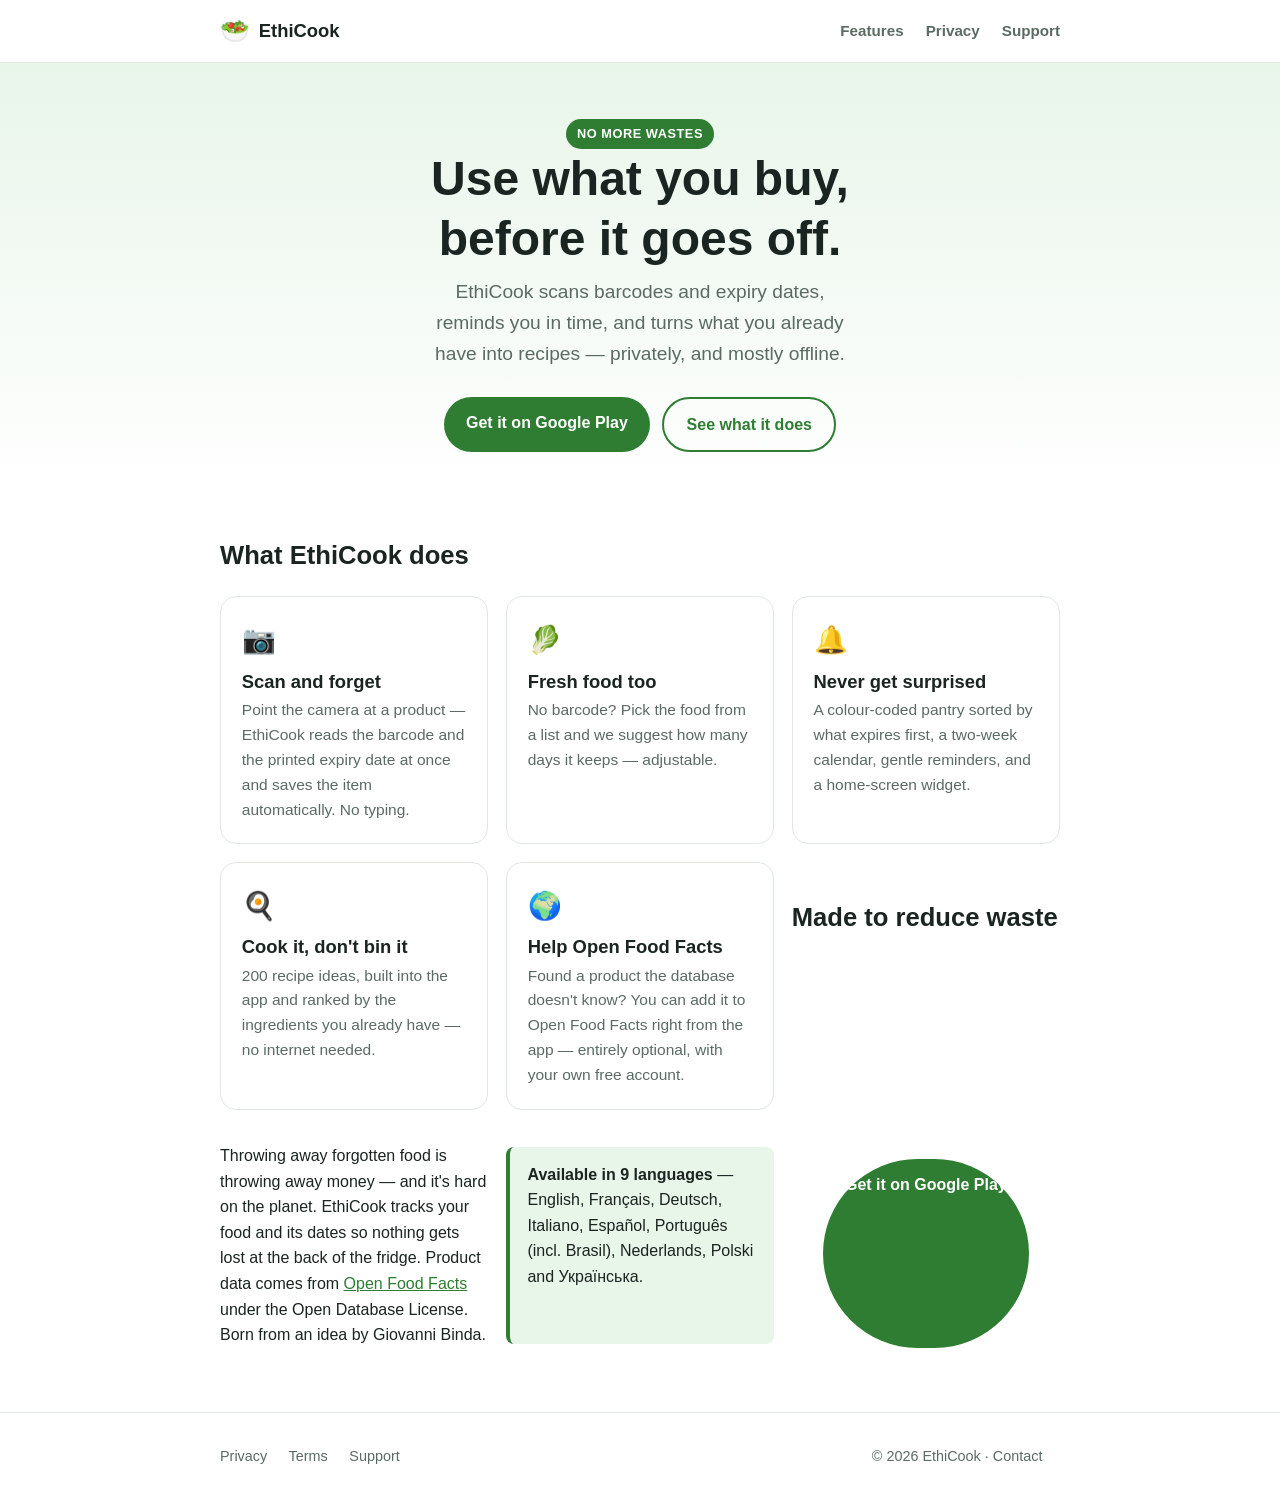
==== index.html @ 5b97a2b3 "EthiCook website (moved from Firebase Hosting to GitHub Pages)" ====
<!doctype html>
<html lang="en">
<head>
  <meta charset="utf-8">
  <meta name="viewport" content="width=device-width, initial-scale=1">
  <title>EthiCook — Scan expiry dates, cut food waste, save money</title>
  <meta name="description" content="EthiCook scans barcodes and printed expiry dates on-device, reminds you before food goes off, and suggests recipes from what you already have. Private by design.">
  <link rel="canonical" href="https://ethicook.app/">
  <meta property="og:title" content="EthiCook — No more wastes">
  <meta property="og:description" content="Track your food, get reminded before it expires, and cook what you have. Private by design.">
  <meta property="og:type" content="website">
  <meta property="og:url" content="https://ethicook.app/">
  <link rel="icon" href="data:image/svg+xml,<svg xmlns='http://www.w3.org/2000/svg' viewBox='0 0 100 100'><text y='.9em' font-size='90'>🥗</text></svg>">
  <link rel="stylesheet" href="/styles.css">
</head>
<body>
  <header class="site">
    <div class="wrap">
      <a class="brand" href="/"><span class="logo">🥗</span> EthiCook</a>
      <nav class="top">
        <a href="/#features">Features</a>
        <a href="/privacy">Privacy</a>
        <a href="/support">Support</a>
      </nav>
    </div>
  </header>

  <section class="hero">
    <div class="wrap">
      <span class="tag">No more wastes</span>
      <h1>Use what you buy,<br>before it goes off.</h1>
      <p class="lead">EthiCook scans barcodes and expiry dates, reminds you in time, and turns what you already have into recipes — privately, and mostly offline.</p>
      <div class="cta-row">
        <a class="btn" href="https://play.google.com/store/apps/details?id=com.ethicook.app">Get it on Google Play</a>
        <a class="btn ghost" href="/#features">See what it does</a>
      </div>
    </div>
  </section>

  <main>
    <div class="wrap" id="features">
      <h2>What EthiCook does</h2>
      <div class="features">
        <div class="card">
          <div class="ico">📷</div>
          <h3>Scan and forget</h3>
          <p>Point the camera at a product — EthiCook reads the barcode and the printed expiry date at once and saves the item automatically. No typing.</p>
        </div>
        <div class="card">
          <div class="ico">🥬</div>
          <h3>Fresh food too</h3>
          <p>No barcode? Pick the food from a list and we suggest how many days it keeps — adjustable.</p>
        </div>
        <div class="card">
          <div class="ico">🔔</div>
          <h3>Never get surprised</h3>
          <p>A colour-coded pantry sorted by what expires first, a two-week calendar, gentle reminders, and a home-screen widget.</p>
        </div>
        <div class="card">
          <div class="ico">🍳</div>
          <h3>Cook it, don't bin it</h3>
          <p>200 recipe ideas, built into the app and ranked by the ingredients you already have — no internet needed.</p>
        </div>
        <div class="card">
          <div class="ico">🌍</div>
          <h3>Help Open Food Facts</h3>
          <p>Found a product the database doesn't know? You can add it to Open Food Facts right from the app — entirely optional, with your own free account.</p>
        </div>

      <h2>Made to reduce waste</h2>
      <p>Throwing away forgotten food is throwing away money — and it's hard on the planet. EthiCook tracks your food and its dates so nothing gets lost at the back of the fridge. Product data comes from <a href="https://openfoodfacts.org">Open Food Facts</a> under the Open Database License. Born from an idea by Giovanni Binda.</p>

      <div class="callout">
        <strong>Available in 9 languages</strong> — English, Français, Deutsch, Italiano, Español, Português (incl. Brasil), Nederlands, Polski and Українська.
      </div>

      <div class="cta-row" style="margin:2rem 0 1rem;">
        <a class="btn" href="https://play.google.com/store/apps/details?id=com.ethicook.app">Get it on Google Play</a>
      </div>
    </div>
  </main>

  <footer class="site">
    <div class="wrap">
      <div>
        <a href="/privacy">Privacy</a>
        <a href="/terms">Terms</a>
        <a href="/support">Support</a>
      </div>
      <div>© <span id="y">2026</span> EthiCook · <a href="mailto:app_support.keenly472@passmail.com">Contact</a></div>
    </div>
  </footer>
  <script>document.getElementById('y').textContent = new Date().getFullYear();</script>
</body>
</html>
---- styles.css ----
/* EthiCook site — lean, no framework, no build step. Fresh-green theme
   matching the app (NoExpireTheme). System fonts, no third-party requests. */
:root {
  --green: #2e7d32;
  --green-dark: #1b5e20;
  --green-soft: #e8f5e9;
  --amber: #f9a825;
  --ink: #1a2420;
  --muted: #5b6b63;
  --line: #e0e8e2;
  --bg: #ffffff;
  --radius: 16px;
  --maxw: 880px;
}
* { box-sizing: border-box; }
html { scroll-behavior: smooth; }
body {
  margin: 0;
  font-family: -apple-system, BlinkMacSystemFont, "Segoe UI", Roboto, Helvetica, Arial, sans-serif;
  color: var(--ink);
  background: var(--bg);
  line-height: 1.6;
  -webkit-font-smoothing: antialiased;
}
a { color: var(--green); }
h1, h2, h3 { line-height: 1.25; color: var(--ink); }
h1 { font-size: clamp(2rem, 5vw, 3rem); margin: 0 0 .5rem; }
h2 { font-size: 1.6rem; margin: 2.5rem 0 1rem; }
.wrap { max-width: var(--maxw); margin: 0 auto; padding: 0 1.25rem; }

/* Header */
header.site {
  position: sticky; top: 0; z-index: 10;
  background: rgba(255,255,255,.9);
  backdrop-filter: saturate(1.4) blur(8px);
  border-bottom: 1px solid var(--line);
}
header.site .wrap { display: flex; align-items: center; justify-content: space-between; height: 62px; }
.brand { display: flex; align-items: center; gap: .55rem; font-weight: 700; font-size: 1.15rem; text-decoration: none; color: var(--ink); }
.brand .logo { font-size: 1.5rem; }
nav.top a { margin-left: 1.1rem; text-decoration: none; color: var(--muted); font-weight: 600; font-size: .95rem; }
nav.top a:hover { color: var(--green); }

/* Hero */
.hero { background: linear-gradient(180deg, var(--green-soft), #fff); padding: 3.5rem 0 3rem; text-align: center; }
.hero p.lead { font-size: 1.2rem; color: var(--muted); max-width: 40ch; margin: .5rem auto 1.75rem; }
.tag { display: inline-block; background: var(--green); color: #fff; font-weight: 700; font-size: .8rem; letter-spacing: .04em; text-transform: uppercase; padding: .3rem .7rem; border-radius: 999px; }

/* Buttons */
.btn { display: inline-block; background: var(--green); color: #fff; font-weight: 700; text-decoration: none; padding: .8rem 1.4rem; border-radius: 999px; transition: background .15s; }
.btn:hover { background: var(--green-dark); }
.btn.ghost { background: transparent; color: var(--green); border: 2px solid var(--green); }
.btn.ghost:hover { background: var(--green-soft); }
.cta-row { display: flex; gap: .75rem; justify-content: center; flex-wrap: wrap; }

/* Feature grid */
.features { display: grid; grid-template-columns: repeat(auto-fit, minmax(240px, 1fr)); gap: 1.1rem; margin: 1.5rem 0; }
.card { border: 1px solid var(--line); border-radius: var(--radius); padding: 1.3rem; background: #fff; }
.card .ico { font-size: 1.7rem; }
.card h3 { margin: .5rem 0 .35rem; font-size: 1.15rem; }
.card p { margin: 0; color: var(--muted); font-size: .97rem; }

/* Content pages */
main.doc { padding: 2.5rem 0 1rem; }
main.doc h1 { font-size: 2.1rem; }
main.doc .updated { color: var(--muted); font-size: .9rem; margin-top: -.25rem; }
main.doc h2 { font-size: 1.35rem; border-top: 1px solid var(--line); padding-top: 1.5rem; }
main.doc ul { padding-left: 1.2rem; }
main.doc li { margin: .35rem 0; }
.callout { background: var(--green-soft); border-left: 4px solid var(--green); border-radius: 8px; padding: .9rem 1.1rem; margin: 1.25rem 0; }
.callout.warn { background: #fff8e1; border-left-color: var(--amber); }

/* Footer */
footer.site { border-top: 1px solid var(--line); margin-top: 3rem; padding: 2rem 0; color: var(--muted); font-size: .9rem; }
footer.site .wrap { display: flex; flex-wrap: wrap; gap: 1rem 1.5rem; align-items: center; justify-content: space-between; }
footer.site a { color: var(--muted); text-decoration: none; margin-right: 1.1rem; }
footer.site a:hover { color: var(--green); }
.badges { display:flex; gap:.4rem; flex-wrap:wrap; }
.badges span { background: var(--green-soft); color: var(--green-dark); border-radius: 999px; padding: .15rem .6rem; font-size: .8rem; font-weight:600; }
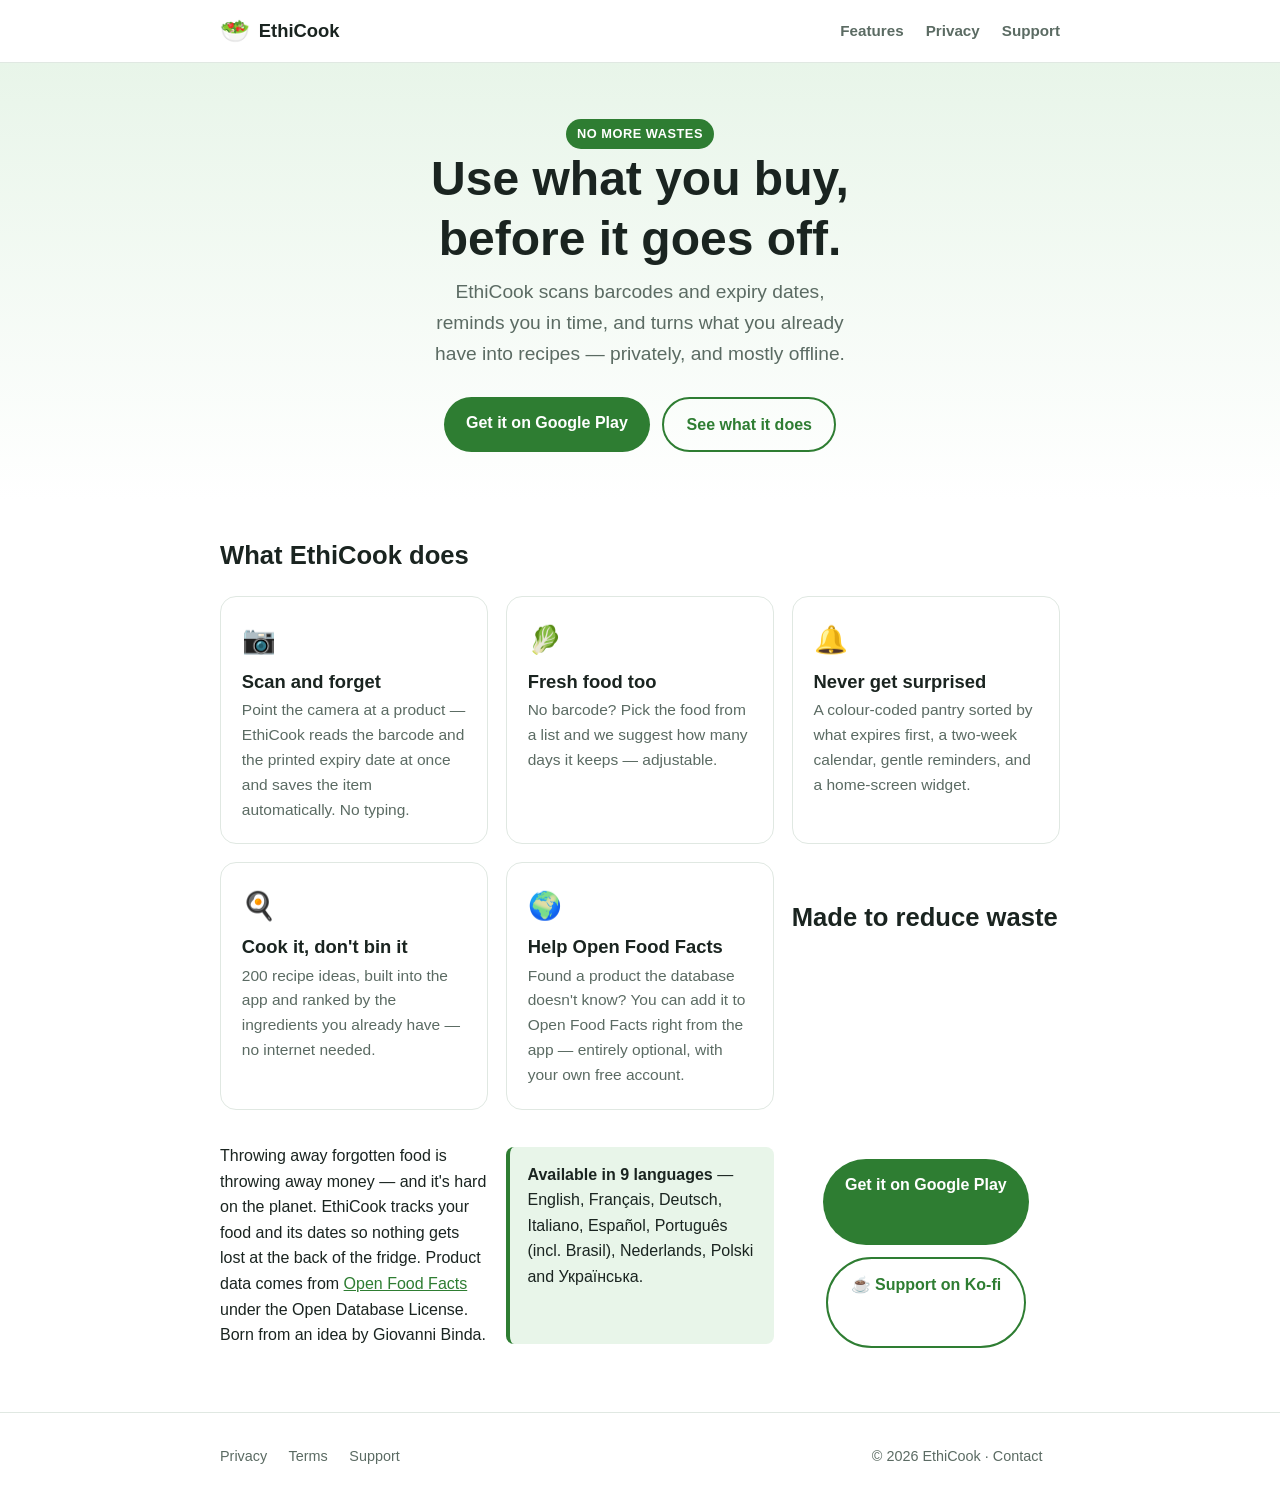
==== commit bb2b6297: "Ko-fi support link; free-only wording" ====
--- a/index.html
+++ b/index.html
@@ -76,6 +76,7 @@
 
       <div class="cta-row" style="margin:2rem 0 1rem;">
         <a class="btn" href="https://play.google.com/store/apps/details?id=com.ethicook.app">Get it on Google Play</a>
+        <a class="btn ghost" href="https://ko-fi.com/giobinda">☕ Support on Ko-fi</a>
       </div>
     </div>
   </main>
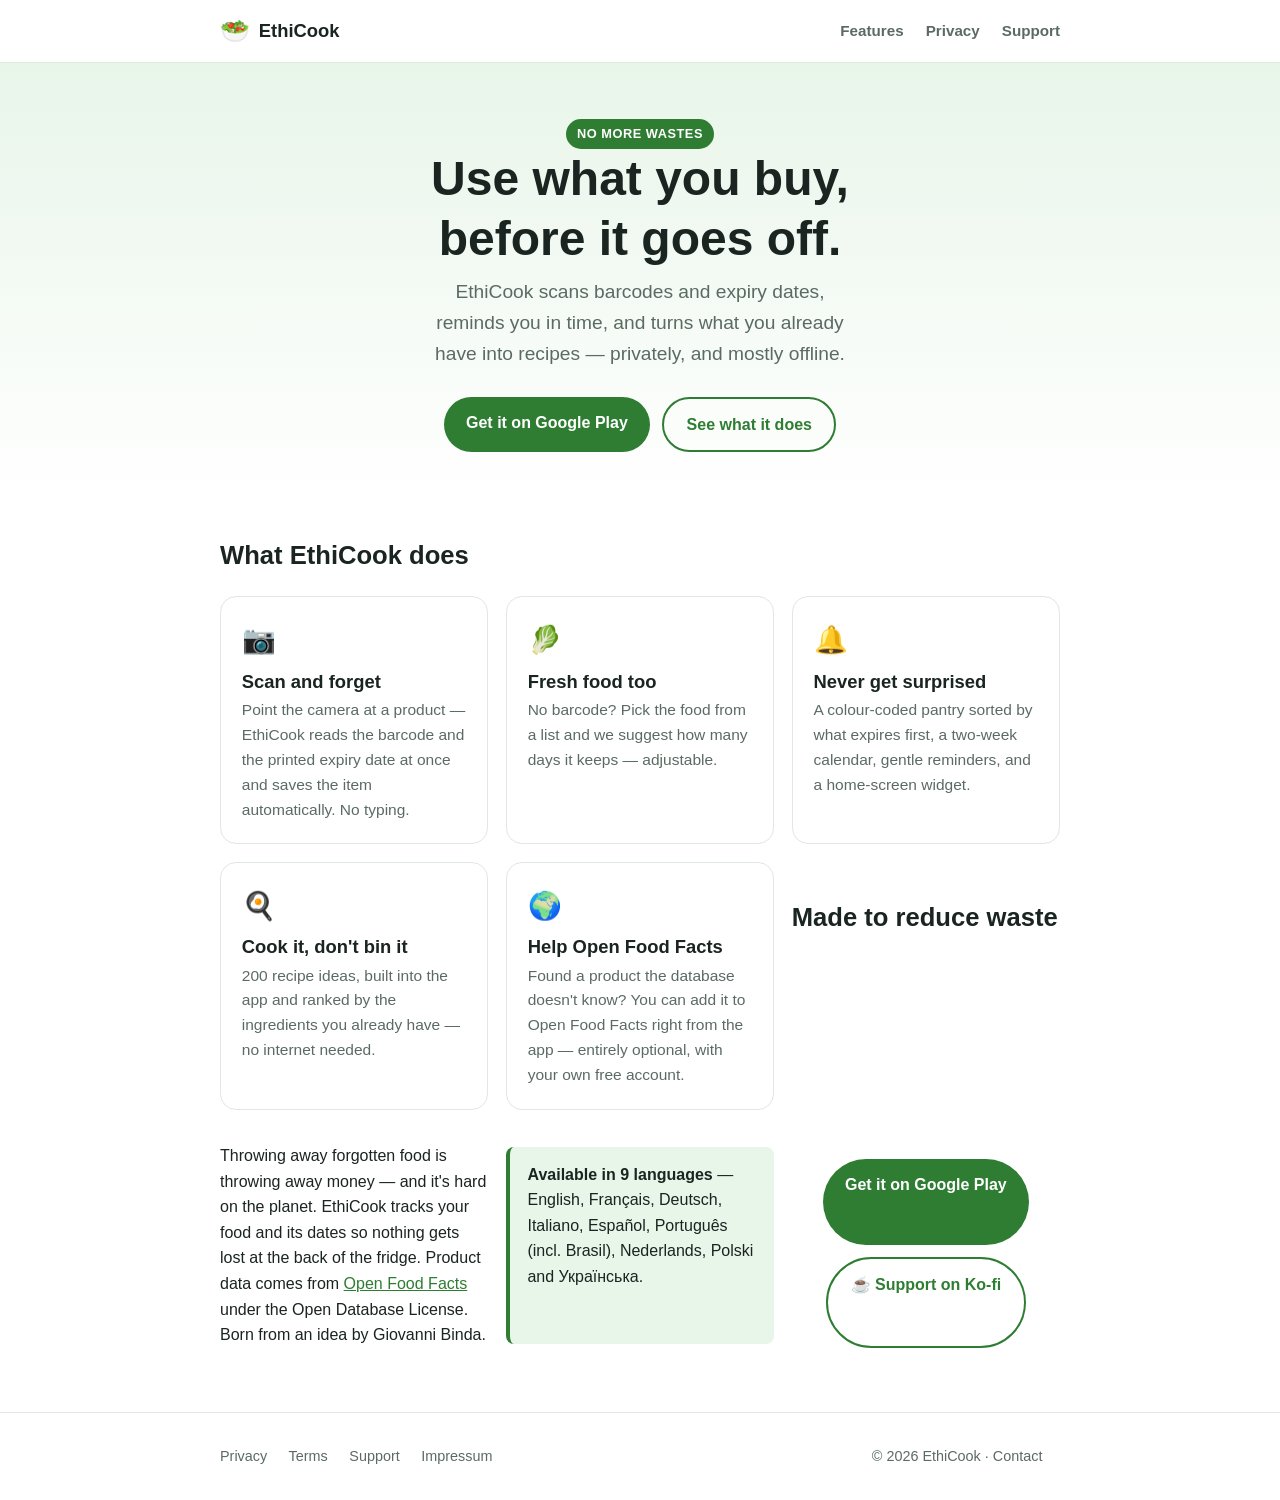
==== commit ad81f26e: "Add Impressum (Slide Factory Apps via Online-Impressum.de); link it from every page" ====
--- a/index.html
+++ b/index.html
@@ -87,6 +87,7 @@
         <a href="/privacy">Privacy</a>
         <a href="/terms">Terms</a>
         <a href="/support">Support</a>
+        <a href="/impressum">Impressum</a>
       </div>
       <div>© <span id="y">2026</span> EthiCook · <a href="mailto:app_support.keenly472@passmail.com">Contact</a></div>
     </div>
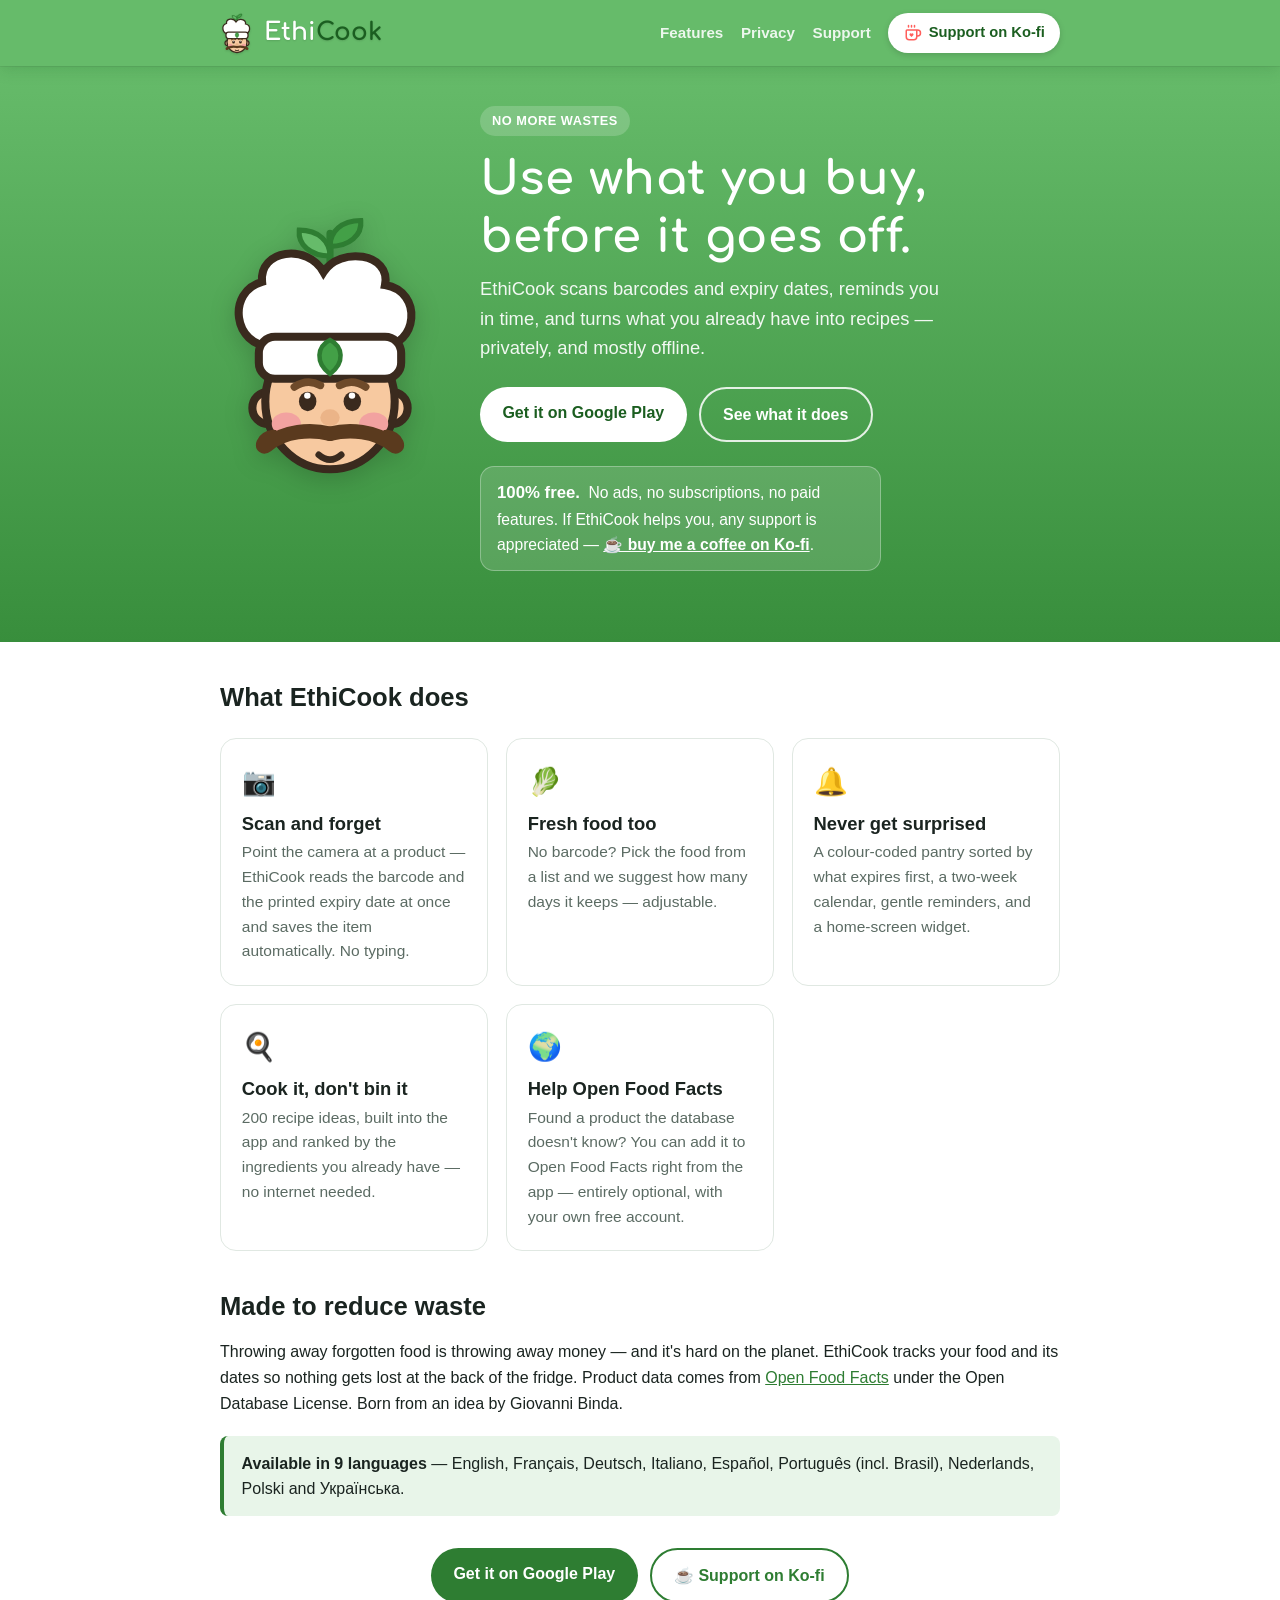
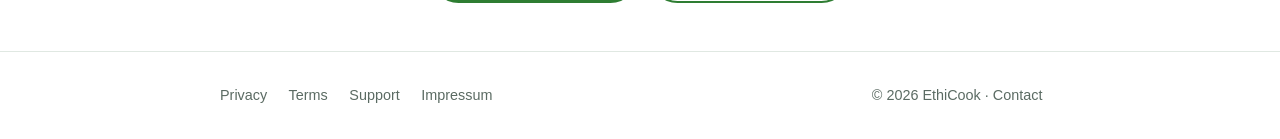
==== commit 1c9b37e0: "Brand header with mascot + Comfortaa wordmark, prominent Ko-fi button, 100% free note - Green gradie" ====
--- a/index.html
+++ b/index.html
@@ -9,30 +9,36 @@
   <meta property="og:title" content="EthiCook — No more wastes">
   <meta property="og:description" content="Track your food, get reminded before it expires, and cook what you have. Private by design.">
   <meta property="og:type" content="website">
+  <meta property="og:image" content="https://ethicook.app/assets/og-image.png">
   <meta property="og:url" content="https://ethicook.app/">
-  <link rel="icon" href="data:image/svg+xml,<svg xmlns='http://www.w3.org/2000/svg' viewBox='0 0 100 100'><text y='.9em' font-size='90'>🥗</text></svg>">
+  <link rel="icon" href="/assets/degustibus.svg" type="image/svg+xml"><text y='.9em' font-size='90'>
   <link rel="stylesheet" href="/styles.css">
 </head>
 <body>
   <header class="site">
     <div class="wrap">
-      <a class="brand" href="/"><span class="logo">🥗</span> EthiCook</a>
+      <a class="brand" href="/"><img class="logo" src="/assets/degustibus.svg" alt="" width="34" height="41"><span class="wordmark">Ethi<span>Cook</span></span></a>
       <nav class="top">
-        <a href="/#features">Features</a>
-        <a href="/privacy">Privacy</a>
-        <a href="/support">Support</a>
+        <a class="nav-link" href="/#features">Features</a>
+        <a class="nav-link" href="/privacy">Privacy</a>
+        <a class="nav-link" href="/support">Support</a>
+        <a class="kofi" href="https://ko-fi.com/giobinda" title="EthiCook is 100% free — support is appreciated"><svg viewBox="0 0 24 24" aria-hidden="true"><path d="M6 2v2M10 2v2M14 2v2M16 8a1 1 0 0 1 1 1v8a4 4 0 0 1-4 4H7a4 4 0 0 1-4-4V9a1 1 0 0 1 1-1h14a4 4 0 1 1 0 8h-1" fill="none" stroke="currentColor" stroke-width="2" stroke-linecap="round" stroke-linejoin="round"/><path d="M10 17.2 7.6 14.9a1.45 1.45 0 0 1 2.4-1.8 1.45 1.45 0 0 1 2.4 1.8Z" fill="currentColor"/></svg>Support on Ko-fi</a>
       </nav>
     </div>
   </header>
 
   <section class="hero">
     <div class="wrap">
-      <span class="tag">No more wastes</span>
-      <h1>Use what you buy,<br>before it goes off.</h1>
-      <p class="lead">EthiCook scans barcodes and expiry dates, reminds you in time, and turns what you already have into recipes — privately, and mostly offline.</p>
-      <div class="cta-row">
-        <a class="btn" href="https://play.google.com/store/apps/details?id=com.ethicook.app">Get it on Google Play</a>
-        <a class="btn ghost" href="/#features">See what it does</a>
+      <img class="mascot" src="/assets/degustibus.svg" alt="Monsieur DeGustibus, the EthiCook chef mascot" width="220" height="265">
+      <div>
+        <span class="tag">No more wastes</span>
+        <h1>Use what you buy,<br>before it goes off.</h1>
+        <p class="lead">EthiCook scans barcodes and expiry dates, reminds you in time, and turns what you already have into recipes — privately, and mostly offline.</p>
+        <div class="cta-row">
+          <a class="btn" href="https://play.google.com/store/apps/details?id=com.ethicook.app">Get it on Google Play</a>
+          <a class="btn ghost" href="/#features">See what it does</a>
+        </div>
+        <p class="free-note"><strong>100% free.</strong> No ads, no subscriptions, no paid features. If EthiCook helps you, any support is appreciated — <a href="https://ko-fi.com/giobinda">☕ buy me a coffee on Ko-fi</a>.</p>
       </div>
     </div>
   </section>
@@ -66,6 +72,7 @@
           <h3>Help Open Food Facts</h3>
           <p>Found a product the database doesn't know? You can add it to Open Food Facts right from the app — entirely optional, with your own free account.</p>
         </div>
+      </div>
 
       <h2>Made to reduce waste</h2>
       <p>Throwing away forgotten food is throwing away money — and it's hard on the planet. EthiCook tracks your food and its dates so nothing gets lost at the back of the fridge. Product data comes from <a href="https://openfoodfacts.org">Open Food Facts</a> under the Open Database License. Born from an idea by Giovanni Binda.</p>
--- a/styles.css
+++ b/styles.css
@@ -9,6 +9,9 @@
   --muted: #5b6b63;
   --line: #e0e8e2;
   --bg: #ffffff;
+  --brand-top: #66bb6a;
+  --brand-bottom: #388e3c;
+  --leaf-light: #1b5e20;
   --radius: 16px;
   --maxw: 880px;
 }
@@ -28,23 +31,70 @@
 h2 { font-size: 1.6rem; margin: 2.5rem 0 1rem; }
 .wrap { max-width: var(--maxw); margin: 0 auto; padding: 0 1.25rem; }
 
-/* Header */
+/* Brand face — Comfortaa Bold (OFL, see /assets/Comfortaa-OFL.txt), self-hosted. */
+@font-face {
+  font-family: "Comfortaa";
+  src: url("/assets/comfortaa-bold.woff2") format("woff2");
+  font-weight: 700;
+  font-display: swap;
+}
+
+/* Header — the app's green banner (same gradient as the Play Store feature graphic) */
 header.site {
   position: sticky; top: 0; z-index: 10;
-  background: rgba(255,255,255,.9);
-  backdrop-filter: saturate(1.4) blur(8px);
-  border-bottom: 1px solid var(--line);
+  background: var(--brand-top);
+  box-shadow: 0 1px 0 rgba(0,0,0,.06), 0 4px 14px rgba(27,94,32,.18);
 }
-header.site .wrap { display: flex; align-items: center; justify-content: space-between; height: 62px; }
-.brand { display: flex; align-items: center; gap: .55rem; font-weight: 700; font-size: 1.15rem; text-decoration: none; color: var(--ink); }
-.brand .logo { font-size: 1.5rem; }
-nav.top a { margin-left: 1.1rem; text-decoration: none; color: var(--muted); font-weight: 600; font-size: .95rem; }
-nav.top a:hover { color: var(--green); }
+header.site .wrap { display: flex; align-items: center; justify-content: space-between; gap: 1rem; height: 66px; }
+.brand { display: flex; align-items: center; gap: .6rem; text-decoration: none; color: #fff; }
+.brand .logo { width: 34px; height: auto; display: block; filter: drop-shadow(0 1px 1px rgba(0,0,0,.15)); }
+.wordmark { font-family: "Comfortaa", system-ui, sans-serif; font-weight: 700; font-size: 1.55rem; letter-spacing: .01em; color: #fff; text-shadow: 0 1px 2px rgba(0,0,0,.12); }
+.wordmark span { color: var(--leaf-light); }
+nav.top { display: flex; align-items: center; gap: 1.1rem; }
+nav.top .nav-link { text-decoration: none; color: rgba(255,255,255,.88); font-weight: 600; font-size: .95rem; }
+nav.top .nav-link:hover { color: #fff; text-decoration: underline; text-underline-offset: 4px; }
+.kofi {
+  display: inline-flex; align-items: center; gap: .45rem;
+  background: #fff; color: var(--green-dark);
+  font-weight: 700; font-size: .92rem; text-decoration: none;
+  padding: .5rem .95rem; border-radius: 999px;
+  box-shadow: 0 2px 6px rgba(0,0,0,.15);
+  transition: transform .15s, box-shadow .15s;
+  white-space: nowrap;
+}
+.kofi svg { width: 18px; height: 18px; color: #ff5e5b; }
+.kofi:hover { transform: translateY(-1px); box-shadow: 0 4px 12px rgba(0,0,0,.2); }
+@media (max-width: 640px) {
+  nav.top .nav-link { display: none; }
+  .wordmark { font-size: 1.25rem; }
+}
 
-/* Hero */
-.hero { background: linear-gradient(180deg, var(--green-soft), #fff); padding: 3.5rem 0 3rem; text-align: center; }
-.hero p.lead { font-size: 1.2rem; color: var(--muted); max-width: 40ch; margin: .5rem auto 1.75rem; }
-.tag { display: inline-block; background: var(--green); color: #fff; font-weight: 700; font-size: .8rem; letter-spacing: .04em; text-transform: uppercase; padding: .3rem .7rem; border-radius: 999px; }
+/* Hero — continues the header gradient, mascot + claim like the feature graphic */
+.hero { background: linear-gradient(180deg, var(--brand-top), var(--brand-bottom)); color: #fff; padding: 2.5rem 0 3.5rem; }
+.hero .wrap { display: grid; grid-template-columns: auto 1fr; gap: 2.5rem; align-items: center; }
+.hero .mascot { width: clamp(150px, 22vw, 220px); height: auto; filter: drop-shadow(0 6px 12px rgba(0,0,0,.18)); }
+.hero h1 { font-family: "Comfortaa", system-ui, sans-serif; color: #fff; font-size: clamp(1.9rem, 4.6vw, 2.9rem); letter-spacing: .01em; }
+.hero p.lead { font-size: 1.15rem; color: rgba(255,255,255,.92); max-width: 46ch; margin: .5rem 0 1.5rem; }
+.hero .cta-row { justify-content: flex-start; }
+.hero .btn { background: #fff; color: var(--green-dark); }
+.hero .btn:hover { background: var(--green-soft); }
+.hero .btn.ghost { background: transparent; color: #fff; border-color: rgba(255,255,255,.85); }
+.hero .btn.ghost:hover { background: rgba(255,255,255,.12); }
+.tag { display: inline-block; background: rgba(255,255,255,.18); color: #fff; font-weight: 700; font-size: .8rem; letter-spacing: .04em; text-transform: uppercase; padding: .3rem .75rem; border-radius: 999px; margin-bottom: .9rem; }
+.free-note {
+  display: block;
+  margin-top: 1.5rem; padding: .8rem 1rem;
+  background: rgba(255,255,255,.14); border: 1px solid rgba(255,255,255,.3);
+  border-radius: 14px; font-size: .98rem; max-width: 46ch;
+}
+.free-note strong { font-size: 1.05rem; margin-right: .25rem; }
+.free-note a { color: #fff; font-weight: 700; }
+@media (max-width: 640px) {
+  .hero .wrap { grid-template-columns: 1fr; text-align: center; gap: 1.25rem; }
+  .hero .mascot { margin: 0 auto; width: 140px; }
+  .hero p.lead, .free-note { margin-left: auto; margin-right: auto; }
+  .hero .cta-row { justify-content: center; }
+}
 
 /* Buttons */
 .btn { display: inline-block; background: var(--green); color: #fff; font-weight: 700; text-decoration: none; padding: .8rem 1.4rem; border-radius: 999px; transition: background .15s; }
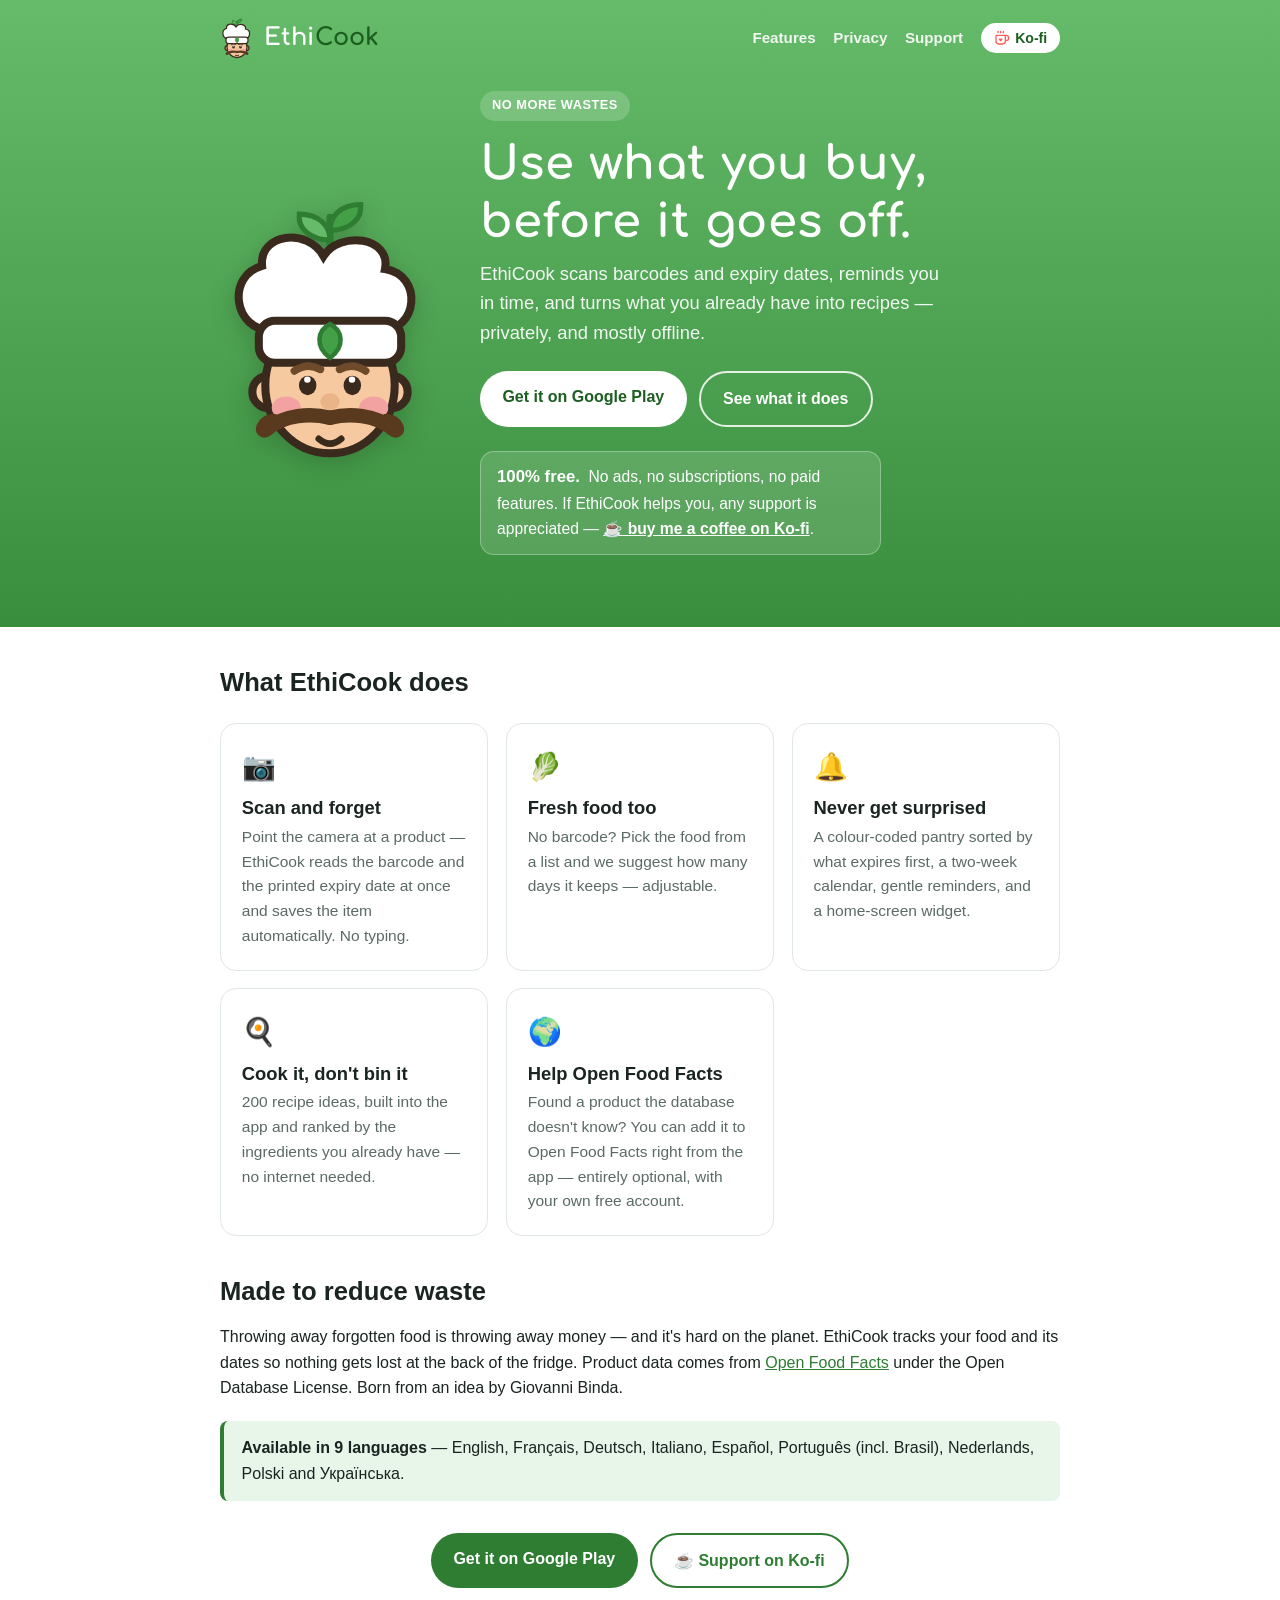
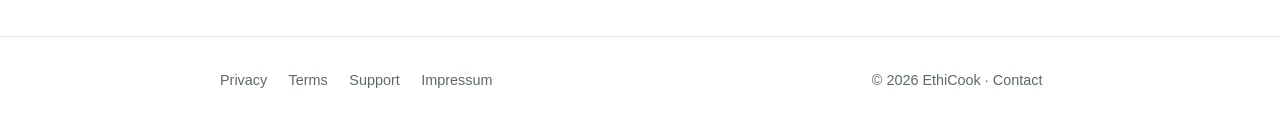
==== commit 6795c52e: "Drop the separate header bar: one continuous green masthead; visible menus; compact Ko-fi button - H" ====
--- a/index.html
+++ b/index.html
@@ -12,9 +12,10 @@
   <meta property="og:image" content="https://ethicook.app/assets/og-image.png">
   <meta property="og:url" content="https://ethicook.app/">
   <link rel="icon" href="/assets/degustibus.svg" type="image/svg+xml"><text y='.9em' font-size='90'>
-  <link rel="stylesheet" href="/styles.css">
+  <link rel="stylesheet" href="/styles.css?v=3">
 </head>
 <body>
+  <div class="masthead">
   <header class="site">
     <div class="wrap">
       <a class="brand" href="/"><img class="logo" src="/assets/degustibus.svg" alt="" width="34" height="41"><span class="wordmark">Ethi<span>Cook</span></span></a>
@@ -22,7 +23,7 @@
         <a class="nav-link" href="/#features">Features</a>
         <a class="nav-link" href="/privacy">Privacy</a>
         <a class="nav-link" href="/support">Support</a>
-        <a class="kofi" href="https://ko-fi.com/giobinda" title="EthiCook is 100% free — support is appreciated"><svg viewBox="0 0 24 24" aria-hidden="true"><path d="M6 2v2M10 2v2M14 2v2M16 8a1 1 0 0 1 1 1v8a4 4 0 0 1-4 4H7a4 4 0 0 1-4-4V9a1 1 0 0 1 1-1h14a4 4 0 1 1 0 8h-1" fill="none" stroke="currentColor" stroke-width="2" stroke-linecap="round" stroke-linejoin="round"/><path d="M10 17.2 7.6 14.9a1.45 1.45 0 0 1 2.4-1.8 1.45 1.45 0 0 1 2.4 1.8Z" fill="currentColor"/></svg>Support on Ko-fi</a>
+        <a class="kofi" href="https://ko-fi.com/giobinda" title="EthiCook is 100% free — support is appreciated"><svg viewBox="0 0 24 24" width="16" height="16" aria-hidden="true"><path d="M6 2v2M10 2v2M14 2v2M16 8a1 1 0 0 1 1 1v8a4 4 0 0 1-4 4H7a4 4 0 0 1-4-4V9a1 1 0 0 1 1-1h14a4 4 0 1 1 0 8h-1" fill="none" stroke="currentColor" stroke-width="2" stroke-linecap="round" stroke-linejoin="round"/><path d="M10 17.2 7.6 14.9a1.45 1.45 0 0 1 2.4-1.8 1.45 1.45 0 0 1 2.4 1.8Z" fill="currentColor"/></svg><span>Ko-fi</span></a>
       </nav>
     </div>
   </header>
@@ -42,6 +43,7 @@
       </div>
     </div>
   </section>
+  </div>
 
   <main>
     <div class="wrap" id="features">
--- a/styles.css
+++ b/styles.css
@@ -39,38 +39,34 @@
   font-display: swap;
 }
 
-/* Header — the app's green banner (same gradient as the Play Store feature graphic) */
-header.site {
-  position: sticky; top: 0; z-index: 10;
-  background: var(--brand-top);
-  box-shadow: 0 1px 0 rgba(0,0,0,.06), 0 4px 14px rgba(27,94,32,.18);
-}
-header.site .wrap { display: flex; align-items: center; justify-content: space-between; gap: 1rem; height: 66px; }
+/* Masthead — one continuous green banner (same gradient as the Play Store
+   feature graphic). The header has no background of its own: no separate bar. */
+.masthead { background: linear-gradient(180deg, var(--brand-top), var(--brand-bottom)); color: #fff; }
+header.site .wrap { display: flex; align-items: center; justify-content: space-between; flex-wrap: wrap; gap: .5rem 1rem; padding-top: 1.1rem; padding-bottom: .5rem; }
 .brand { display: flex; align-items: center; gap: .6rem; text-decoration: none; color: #fff; }
-.brand .logo { width: 34px; height: auto; display: block; filter: drop-shadow(0 1px 1px rgba(0,0,0,.15)); }
-.wordmark { font-family: "Comfortaa", system-ui, sans-serif; font-weight: 700; font-size: 1.55rem; letter-spacing: .01em; color: #fff; text-shadow: 0 1px 2px rgba(0,0,0,.12); }
+.brand .logo { width: 34px; height: auto; display: block; }
+.wordmark { font-family: "Comfortaa", system-ui, sans-serif; font-weight: 700; font-size: 1.5rem; letter-spacing: .01em; color: #fff; }
 .wordmark span { color: var(--leaf-light); }
-nav.top { display: flex; align-items: center; gap: 1.1rem; }
-nav.top .nav-link { text-decoration: none; color: rgba(255,255,255,.88); font-weight: 600; font-size: .95rem; }
+nav.top { display: flex; align-items: center; flex-wrap: wrap; gap: .25rem 1.1rem; }
+nav.top .nav-link { text-decoration: none; color: rgba(255,255,255,.9); font-weight: 600; font-size: .95rem; }
 nav.top .nav-link:hover { color: #fff; text-decoration: underline; text-underline-offset: 4px; }
 .kofi {
-  display: inline-flex; align-items: center; gap: .45rem;
+  display: inline-flex; align-items: center; gap: .35rem;
   background: #fff; color: var(--green-dark);
-  font-weight: 700; font-size: .92rem; text-decoration: none;
-  padding: .5rem .95rem; border-radius: 999px;
-  box-shadow: 0 2px 6px rgba(0,0,0,.15);
-  transition: transform .15s, box-shadow .15s;
-  white-space: nowrap;
+  font-weight: 700; font-size: .88rem; line-height: 1; text-decoration: none;
+  padding: .45rem .8rem; border-radius: 999px; white-space: nowrap;
 }
-.kofi svg { width: 18px; height: 18px; color: #ff5e5b; }
-.kofi:hover { transform: translateY(-1px); box-shadow: 0 4px 12px rgba(0,0,0,.2); }
-@media (max-width: 640px) {
-  nav.top .nav-link { display: none; }
-  .wordmark { font-size: 1.25rem; }
+.kofi svg { width: 16px; height: 16px; flex: none; color: #ff5e5b; }
+.kofi:hover { background: var(--green-soft); }
+.page-title { padding-top: 1.25rem; padding-bottom: 2rem; }
+.page-title h1 { font-family: "Comfortaa", system-ui, sans-serif; color: #fff; font-size: clamp(1.8rem, 4vw, 2.3rem); margin: 0; }
+@media (max-width: 520px) {
+  nav.top { gap: .25rem .85rem; }
+  nav.top .nav-link { font-size: .9rem; }
 }
 
 /* Hero — continues the header gradient, mascot + claim like the feature graphic */
-.hero { background: linear-gradient(180deg, var(--brand-top), var(--brand-bottom)); color: #fff; padding: 2.5rem 0 3.5rem; }
+.hero { padding: 1.5rem 0 3.5rem; }
 .hero .wrap { display: grid; grid-template-columns: auto 1fr; gap: 2.5rem; align-items: center; }
 .hero .mascot { width: clamp(150px, 22vw, 220px); height: auto; filter: drop-shadow(0 6px 12px rgba(0,0,0,.18)); }
 .hero h1 { font-family: "Comfortaa", system-ui, sans-serif; color: #fff; font-size: clamp(1.9rem, 4.6vw, 2.9rem); letter-spacing: .01em; }
@@ -111,8 +107,7 @@
 .card p { margin: 0; color: var(--muted); font-size: .97rem; }
 
 /* Content pages */
-main.doc { padding: 2.5rem 0 1rem; }
-main.doc h1 { font-size: 2.1rem; }
+main.doc { padding: 2rem 0 1rem; }
 main.doc .updated { color: var(--muted); font-size: .9rem; margin-top: -.25rem; }
 main.doc h2 { font-size: 1.35rem; border-top: 1px solid var(--line); padding-top: 1.5rem; }
 main.doc ul { padding-left: 1.2rem; }
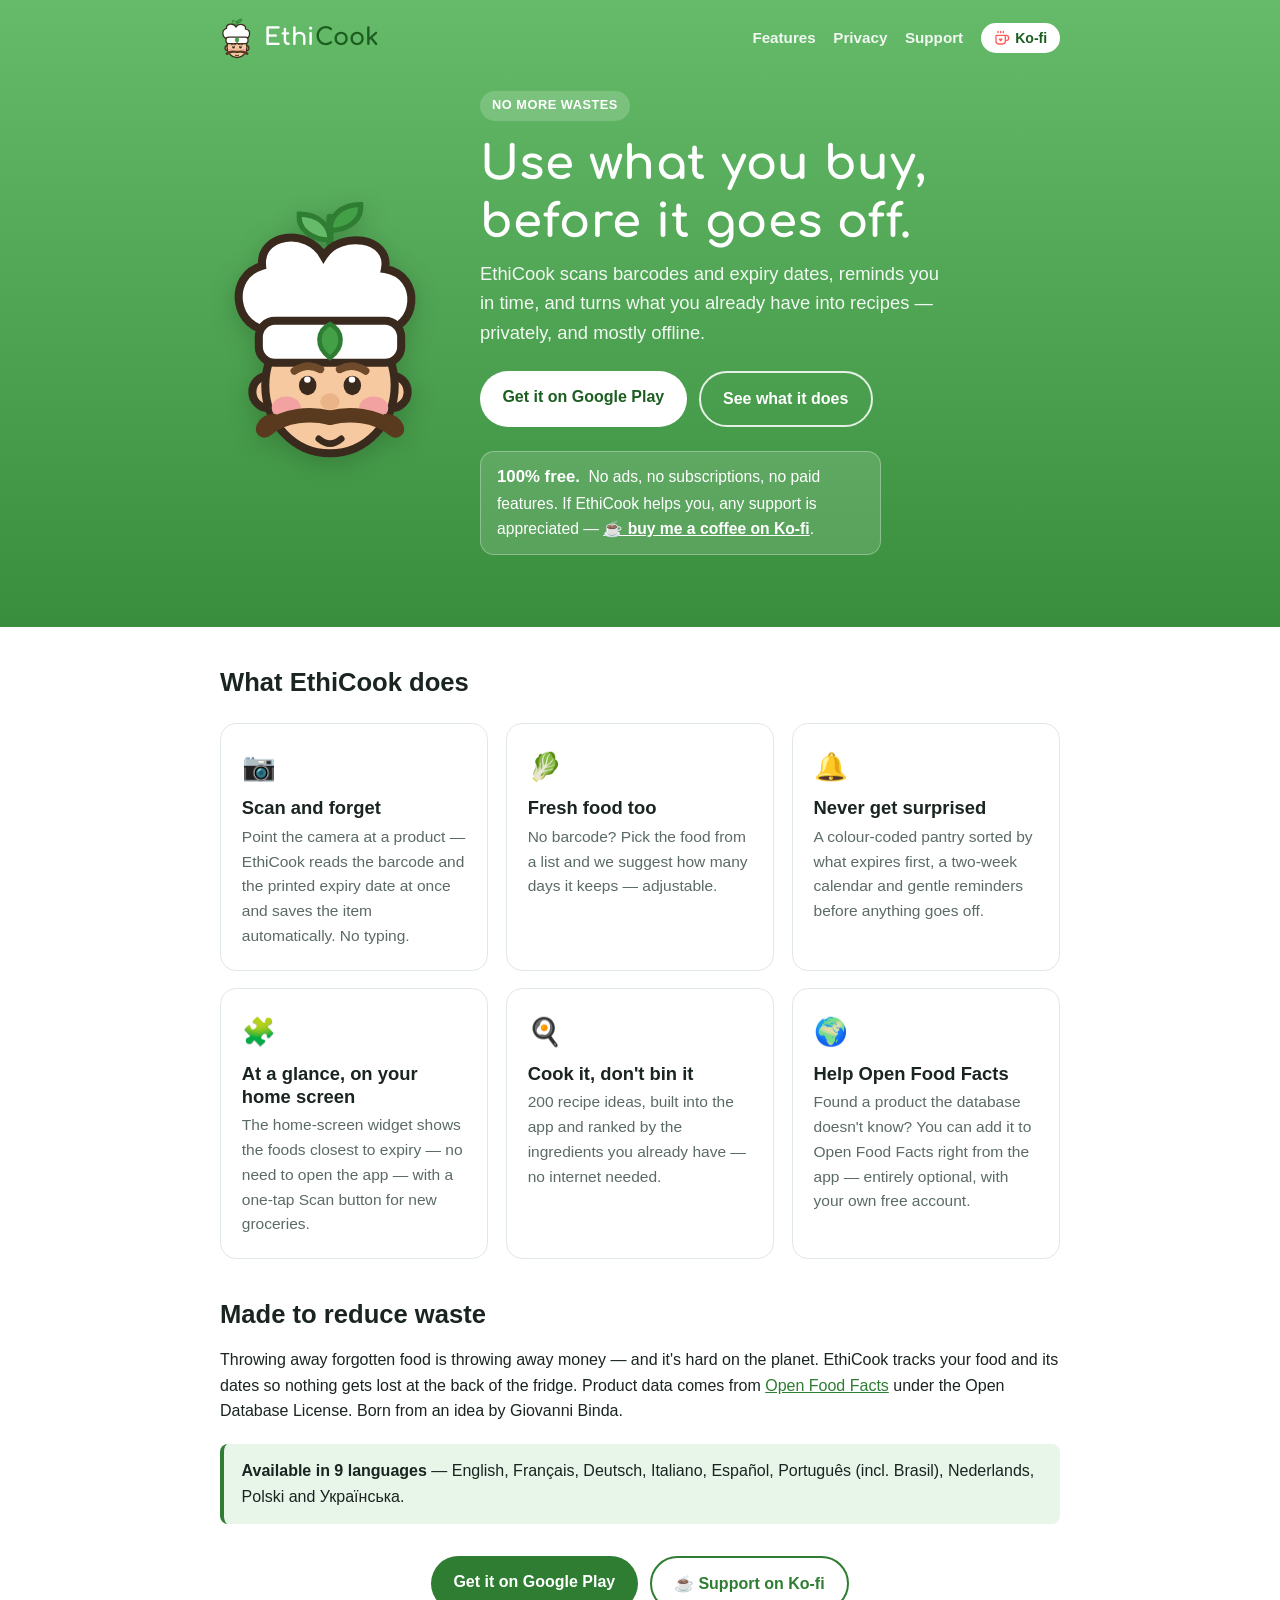
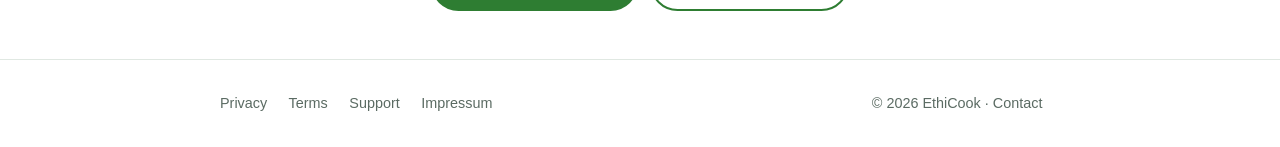
==== commit d6be8f9e: "Add home-screen widget feature card; remove leftover favicon markup" ====
--- a/index.html
+++ b/index.html
@@ -11,7 +11,7 @@
   <meta property="og:type" content="website">
   <meta property="og:image" content="https://ethicook.app/assets/og-image.png">
   <meta property="og:url" content="https://ethicook.app/">
-  <link rel="icon" href="/assets/degustibus.svg" type="image/svg+xml"><text y='.9em' font-size='90'>
+  <link rel="icon" href="/assets/degustibus.svg" type="image/svg+xml">
   <link rel="stylesheet" href="/styles.css?v=3">
 </head>
 <body>
@@ -62,7 +62,12 @@
         <div class="card">
           <div class="ico">🔔</div>
           <h3>Never get surprised</h3>
-          <p>A colour-coded pantry sorted by what expires first, a two-week calendar, gentle reminders, and a home-screen widget.</p>
+          <p>A colour-coded pantry sorted by what expires first, a two-week calendar and gentle reminders before anything goes off.</p>
+        </div>
+        <div class="card">
+          <div class="ico">🧩</div>
+          <h3>At a glance, on your home screen</h3>
+          <p>The home-screen widget shows the foods closest to expiry — no need to open the app — with a one-tap Scan button for new groceries.</p>
         </div>
         <div class="card">
           <div class="ico">🍳</div>
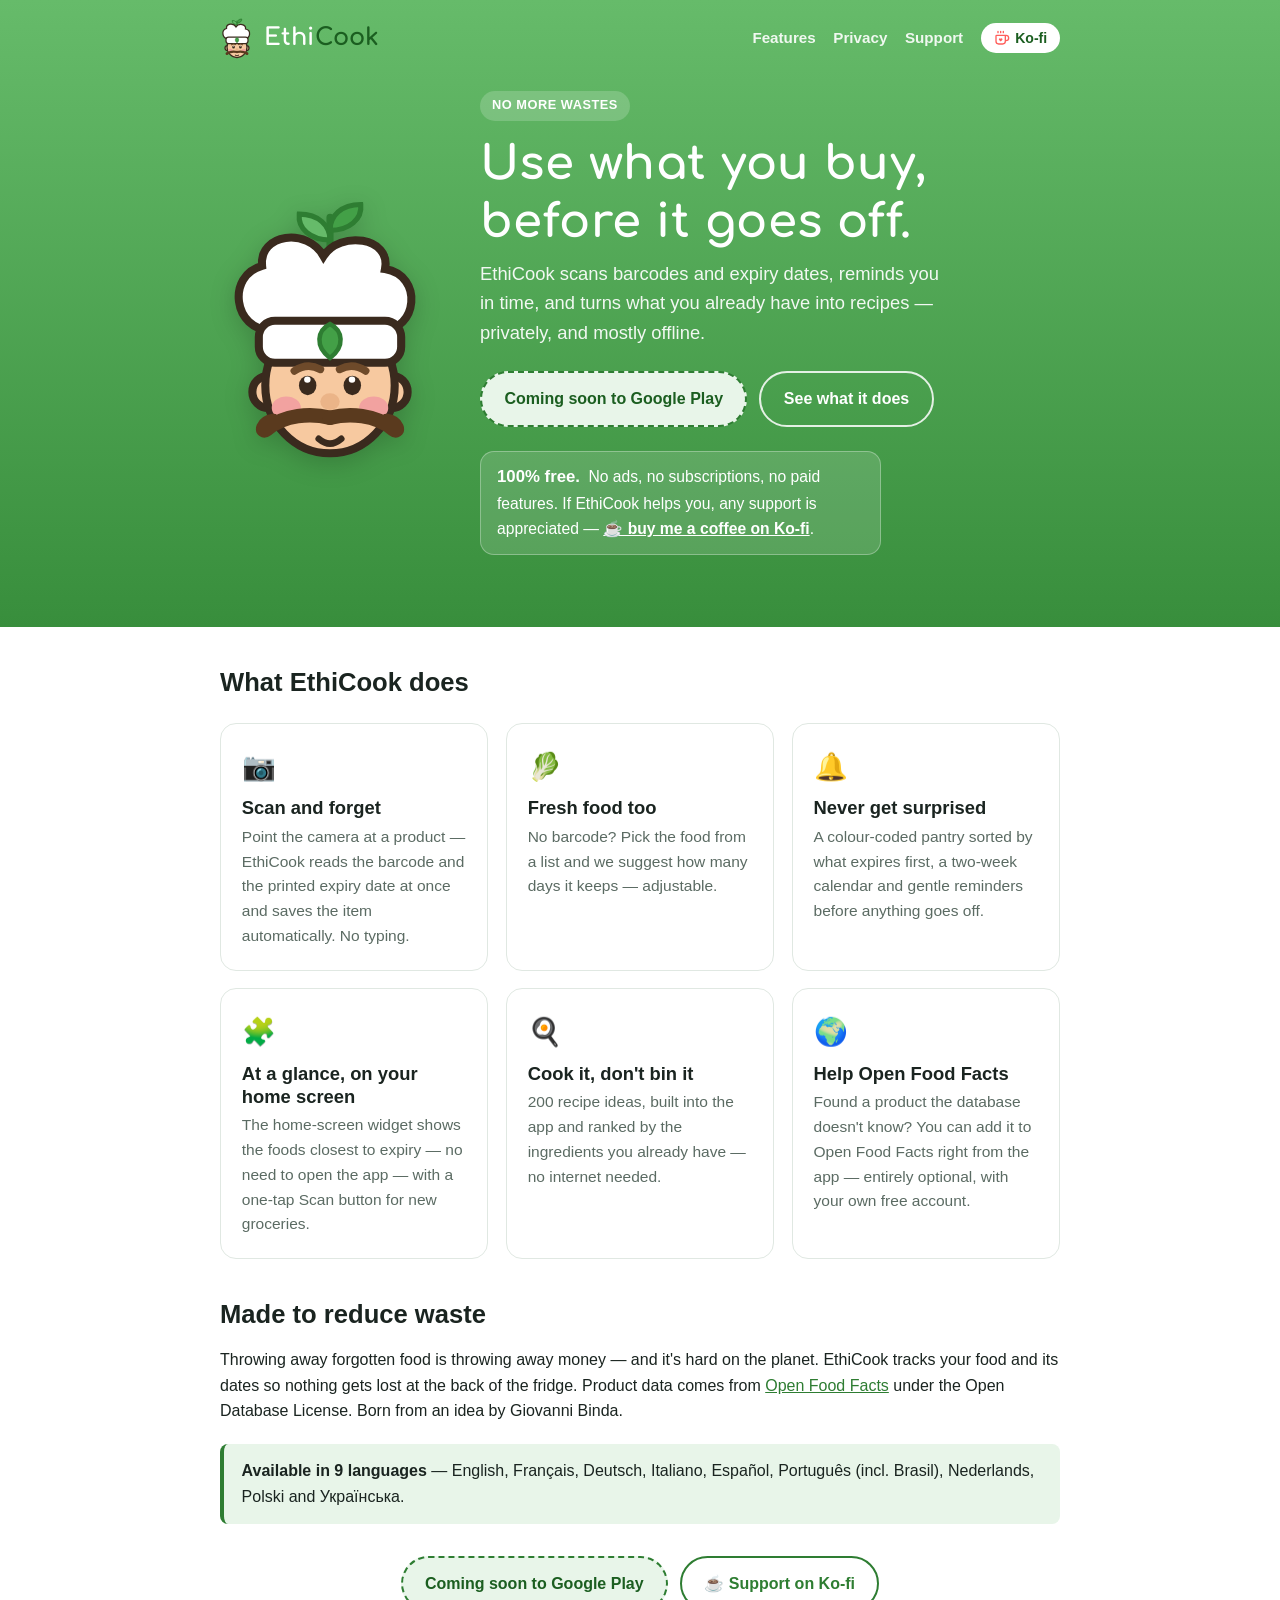
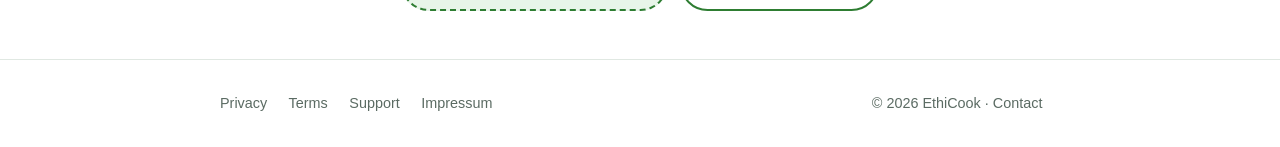
==== commit 00a03303: "Play Store buttons: coming soon until the listing is live" ====
--- a/index.html
+++ b/index.html
@@ -36,7 +36,7 @@
         <h1>Use what you buy,<br>before it goes off.</h1>
         <p class="lead">EthiCook scans barcodes and expiry dates, reminds you in time, and turns what you already have into recipes — privately, and mostly offline.</p>
         <div class="cta-row">
-          <a class="btn" href="https://play.google.com/store/apps/details?id=com.ethicook.app">Get it on Google Play</a>
+          <span class="btn soon">Coming soon to Google Play</span>
           <a class="btn ghost" href="/#features">See what it does</a>
         </div>
         <p class="free-note"><strong>100% free.</strong> No ads, no subscriptions, no paid features. If EthiCook helps you, any support is appreciated — <a href="https://ko-fi.com/giobinda">☕ buy me a coffee on Ko-fi</a>.</p>
@@ -89,7 +89,7 @@
       </div>
 
       <div class="cta-row" style="margin:2rem 0 1rem;">
-        <a class="btn" href="https://play.google.com/store/apps/details?id=com.ethicook.app">Get it on Google Play</a>
+        <span class="btn soon">Coming soon to Google Play</span>
         <a class="btn ghost" href="https://ko-fi.com/giobinda">☕ Support on Ko-fi</a>
       </div>
     </div>
--- a/styles.css
+++ b/styles.css
@@ -97,6 +97,7 @@
 .btn:hover { background: var(--green-dark); }
 .btn.ghost { background: transparent; color: var(--green); border: 2px solid var(--green); }
 .btn.ghost:hover { background: var(--green-soft); }
+.btn.soon, .btn.soon:hover { background: var(--green-soft); color: var(--green-dark); border: 2px dashed var(--green); cursor: default; }
 .cta-row { display: flex; gap: .75rem; justify-content: center; flex-wrap: wrap; }
 
 /* Feature grid */
